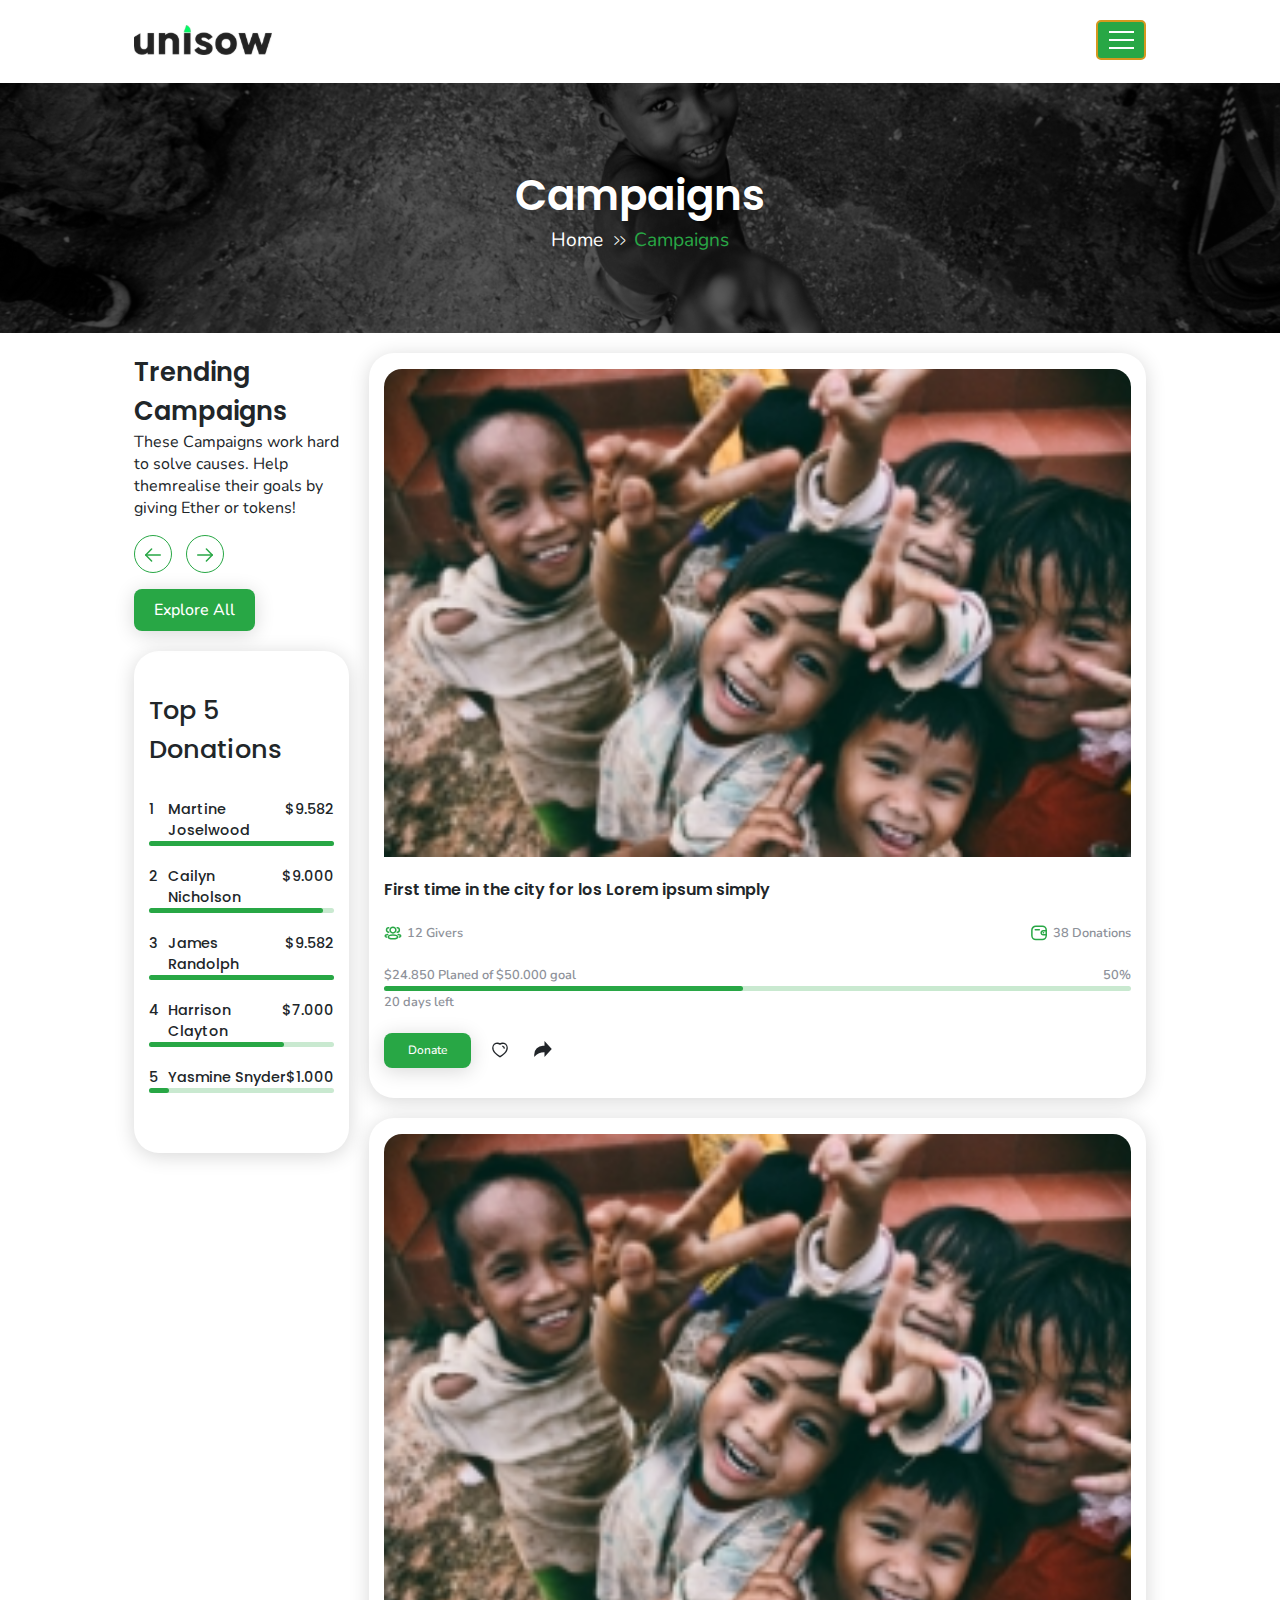
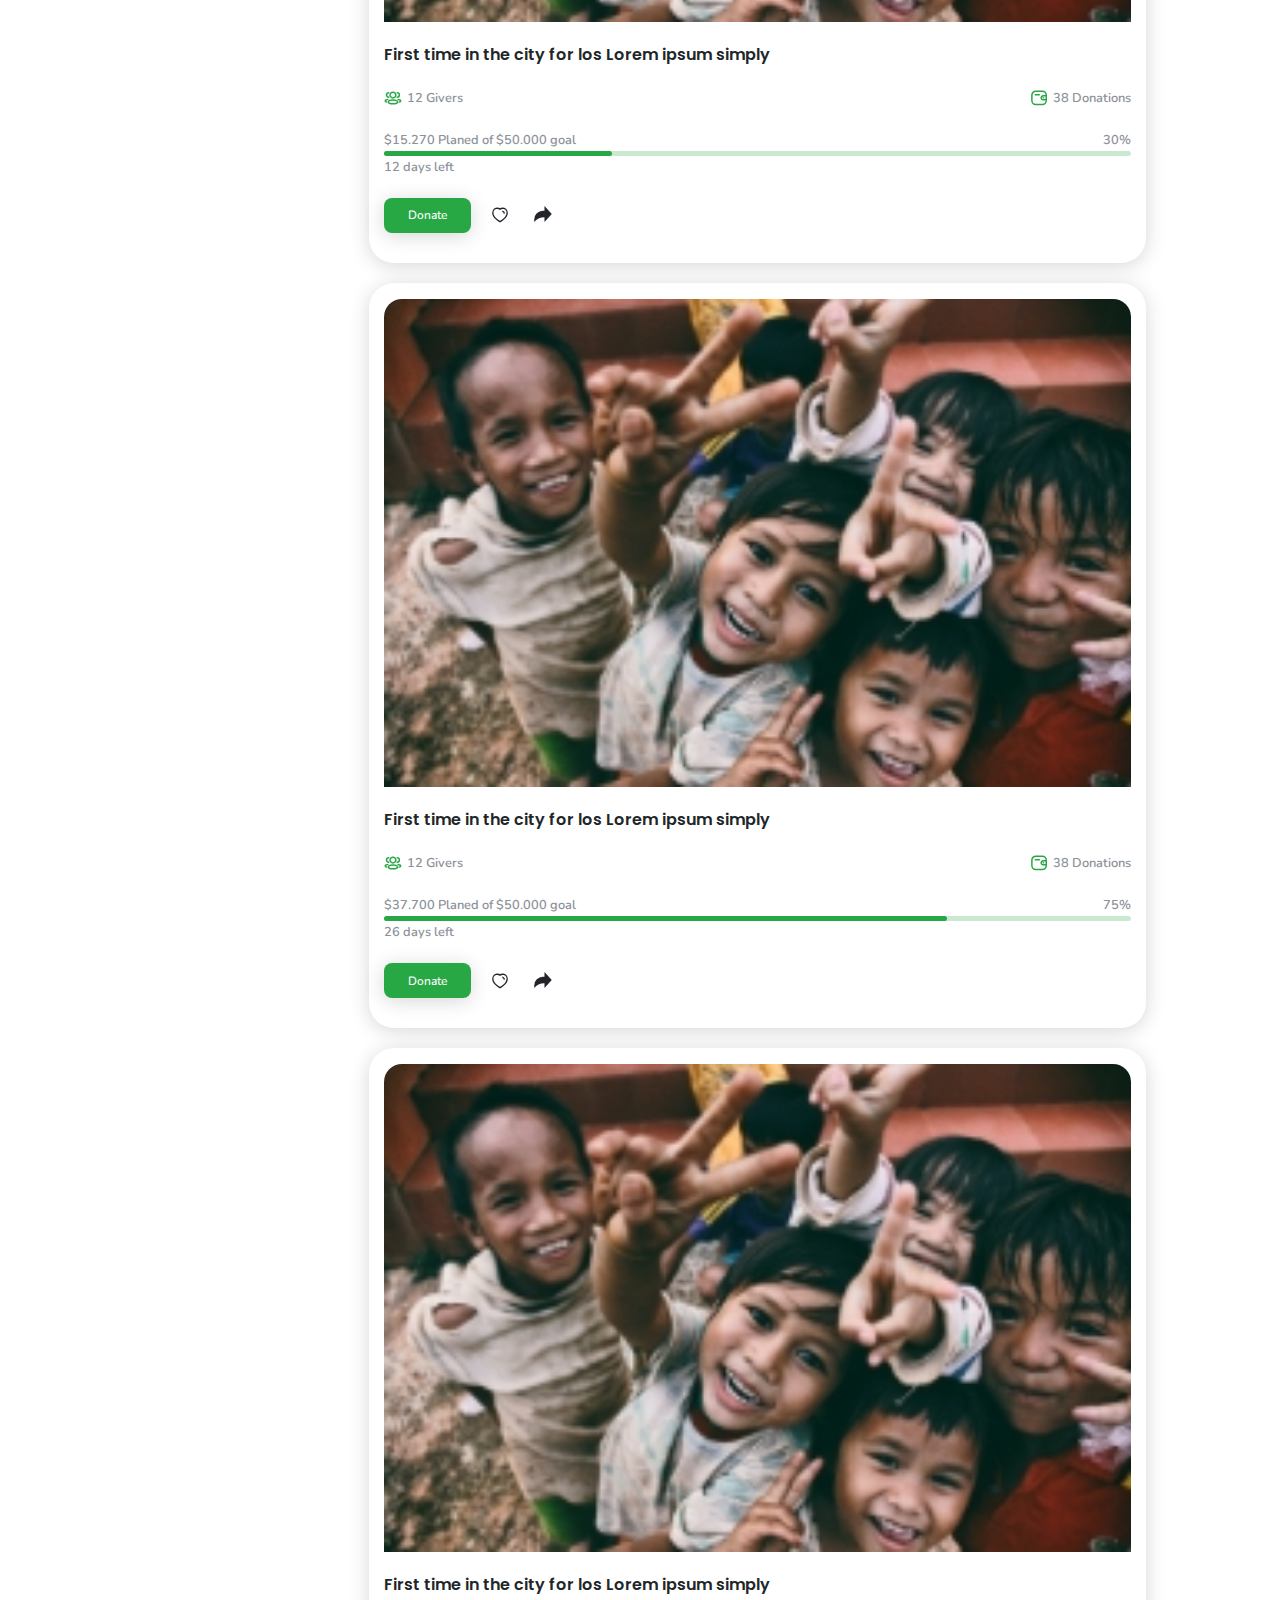
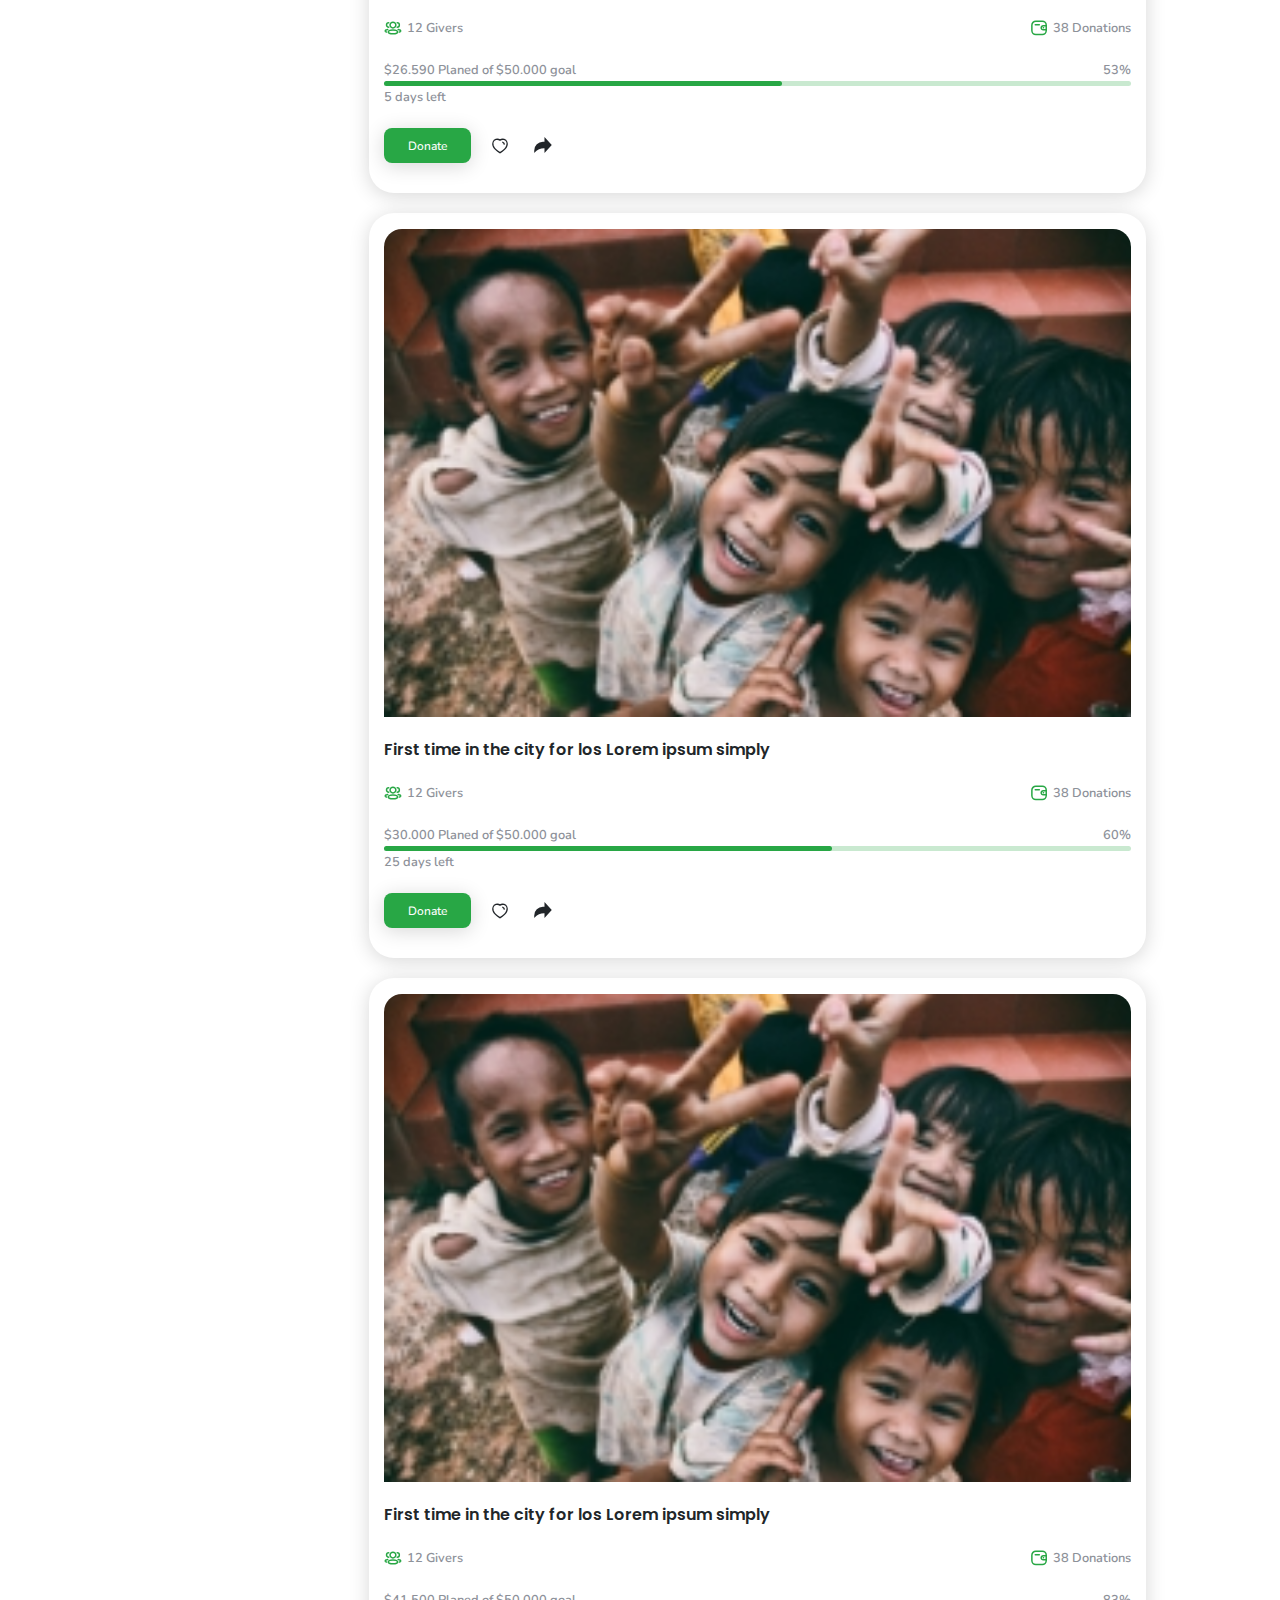
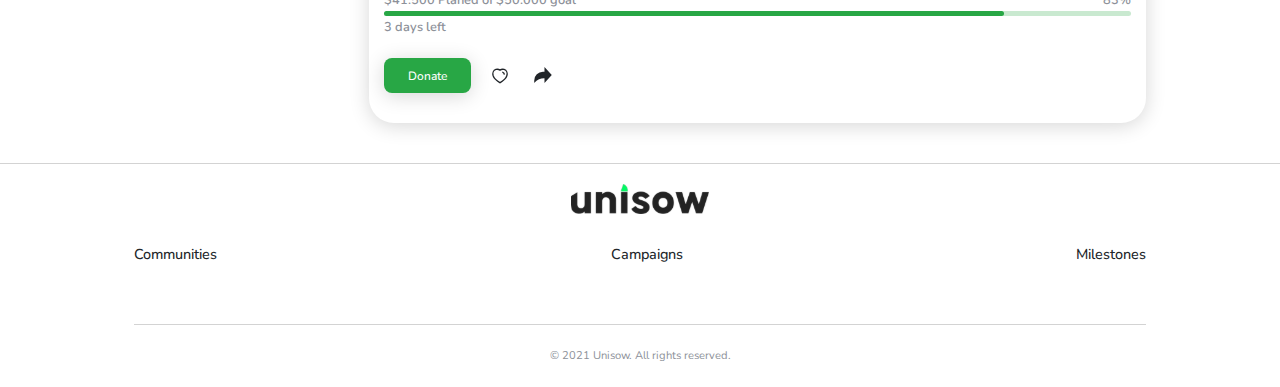
==== 01-website-unisow/communities.html @ 361af7f3 "Begin" ====
<!DOCTYPE html>
<html lang="en">

  <head>
    <meta charset="UTF-8" />
    <meta http-equiv="X-UA-Compatible" content="IE=edge" />
    <meta name="viewport" content="width=device-width, initial-scale=1.0" />
    <link rel="icon" type="image/png" href="./image/logo/favicon-32x.png">
    <!-- 
     ___     __    __ 
    / _ \    | |   | |
   / /_\ \___| |__ | | ____ _ _ __
   |  _  / __| '_ \| |/ / _` | '_ \
   | | | \__ \ | | |   < (_| | | | |
   \_| |_/___/_| |_|_|\_\__,_|_| |_|
  -->
    <link rel="preconnect" href="https://fonts.googleapis.com" />
    <link rel="preconnect" href="https://fonts.gstatic.com" crossorigin />
    <link
      href="https://fonts.googleapis.com/css2?family=Poppins:ital,wght@0,400;0,500;0,600;1,400;1,500;1,600&display=swap"
      rel="stylesheet" />
    <link href="https://fonts.googleapis.com/css2?family=Nunito:ital@0;1&display=swap" rel="stylesheet" />

    <link rel="stylesheet" href="https://cdnjs.cloudflare.com/ajax/libs/font-awesome/5.15.3/css/all.min.css"
      integrity="sha512-iBBXm8fW90+nuLcSKlbmrPcLa0OT92xO1BIsZ+ywDWZCvqsWgccV3gFoRBv0z+8dLJgyAHIhR35VZc2oM/gI1w=="
      crossorigin="anonymous" referrerpolicy="no-referrer" />

    <link rel="stylesheet" href="./css/commun-style.css" />

    <title>Unisow | Communities</title>
  </head>

  <body>
    <header>
      <div class="container">

        <img src="./image/logo/main-logo-unisow.svg" alt="" class="header__logo">

        <nav class="header__nav">
          <div class="header__nav-btn btn--primary"><span></span></div>
          <ul class="header__nav-list">
            <li><a href="#">Menu Item 1</a></li>
            <li><a href="#">Menu Item 2</a></li>
            <li><a href="#">Menu Item 3</a></li>
            <li><a href="#">Menu Item 4</a></li>
          </ul>
        </nav> <!-- END .header__nav -->

      </div> <!-- END .container -->
    </header>

    <section class="hero">
      <div class="container">

        <h1 class="hero__title">Campaigns</h1>
        <ul class="hero__breadcrumb">
          <li>Home</li>
          <li>Campaigns</li>
        </ul>

      </div>
    </section>

    <main>
      <div class="container">

        <aside>

          <div class="trendings">
            <h2>Trending Campaigns</h1>
              <p>These Campaigns work hard to solve causes. Help themrealise their goals by giving Ether or tokens!</p>
              <ul class="trendings__arrows">
                <li>
                  <a href="#">
                    <img src="./image/icons/slider-left-icon.svg" alt="">
                  </a>
                </li>
                <li>
                  <a href="#">
                    <img src="./image/icons/slider-right-icon.svg" alt="">
                  </a>
                </li>
              </ul>
              <a href="" class="trendings__btn btn--primary">
                Explore All
              </a>
          </div> <!-- END .trendings -->

          <div class="donations card">
            <h3>Top 5 Donations</h3>
            <ul class="donations__items">

              <li class="donations__item">
                <h4>
                  <span class="donations__item-num">1</span>
                  <span class="donations__item-title">Martine Joselwood</span>
                  <dspan class="donations__item-amount">9.582</span>
                </h4>
                <div class="donations__item-progress-bar"></div>
              </li> <!-- END .donations__item #1 -->

              <li class="donations__item">
                <h4>
                  <span class="donations__item-num">2</span>
                  <span class="donations__item-title">Cailyn Nicholson</span>
                  <span class="donations__item-amount">9.000</span>
                </h4>
                <div class="donations__item-progress-bar"></div>
              </li> <!-- END .donations__item #2 -->

              <li class="donations__item">
                <h4>
                  <span class="donations__item-num">3</span>
                  <span class="donations__item-title">James Randolph</span>
                  <span class="donations__item-amount">9.582</span>
                </h4>
                <div class="donations__item-progress-bar"></div>
              </li> <!-- END .donations__item #3 -->

              <li class="donations__item">
                <h4>
                  <span class="donations__item-num">4</span>
                  <span class="donations__item-title">Harrison Clayton</span>
                  <span class="donations__item-amount">7.000</span>
                </h4>
                <div class="donations__item-progress-bar"></div>
              </li> <!-- END .donations__item #4 -->

              <li class="donations__item">
                <h4>
                  <span class="donations__item-num">5</span>
                  <span class="donations__item-title">Yasmine Snyder</span>
                  <span class="donations__item-amount">1.000</span>
                </h4>
                <div class="donations__item-progress-bar"></div>
              </li> <!-- END .donations__item #5 -->

            </ul>
          </div> <!-- END .donations -->

        </aside> <!-- END .donations AND .trendings -->

        <section class="cards">
          <!-- the id's only used for inline variables, not for styling -->

          <div class="card" id="card1">

            <img src="./image/larm-rmah-unsplash.jpg" alt="" class="card__image">

            <h3 class="card__title">
              First time in the city for los Lorem ipsum simply
            </h3>

            <div class="card__info">
              <p class="card__info--givers">12 Givers</p>
              <p class="card__info--donate-count">38 Donations</p>
            </div> <!-- END .card__info -->

            <div class="card__progress">
              <p class="card__progress-title">
                $24.850 Planed of $50.000 goal
                <span style="--p:'50%'" class="card__progress-status"></span>
              </p>
              <div class="card__progress-bar"></div>
              <p style="--d:'20'" class="card__progress-subtitle"> days left</p>
            </div> <!-- END .card__progress -->

            <ul class="card__action">
              <li>
                <a href="#" class="card__action-donate btn--primary">Donate</a>
              </li>
              <li class="card__action-like"></li>
              <li class="card__action-share"></li>
            </ul> <!-- END .card__action -->
          </div> <!-- END #card1 -->

          <div class="card" id="card2">

            <img src="./image/larm-rmah-unsplash.jpg" alt="" class="card__image">

            <h3 class="card__title">
              First time in the city for los Lorem ipsum simply
            </h3>

            <div class="card__info">
              <p class="card__info--givers">12 Givers</p>
              <p class="card__info--donate-count">38 Donations</p>
            </div> <!-- END .card__info -->

            <div class="card__progress">
              <p class="card__progress-title">
                $15.270 Planed of $50.000 goal
                <span style="--p:'30%'" class="card__progress-status"></span>
              </p>
              <div class="card__progress-bar"></div>
              <p style="--d:'12'" class="card__progress-subtitle"> days left</p>
            </div> <!-- END .card__progress -->

            <ul class="card__action">
              <li>
                <a href="#" class="card__action-donate btn--primary">Donate</a>
              </li>
              <li class="card__action-like"></li>
              <li class="card__action-share"></li>
            </ul> <!-- END .card__action -->
          </div> <!-- END #card2 -->

          <div class="card" id="card3">

            <img src="./image/larm-rmah-unsplash.jpg" alt="" class="card__image">

            <h3 class="card__title">
              First time in the city for los Lorem ipsum simply
            </h3>

            <div class="card__info">
              <p class="card__info--givers">12 Givers</p>
              <p class="card__info--donate-count">38 Donations</p>
            </div> <!-- END .card__info -->

            <div class="card__progress">
              <p class="card__progress-title">
                $37.700 Planed of $50.000 goal
                <span style="--p:'75%'" class="card__progress-status"></span>
              </p>
              <div class="card__progress-bar"></div>
              <p style="--d:'26'" class="card__progress-subtitle"> days left</p>
            </div> <!-- END .card__progress -->

            <ul class="card__action">
              <li>
                <a href="#" class="card__action-donate btn--primary">Donate</a>
              </li>
              <li class="card__action-like"></li>
              <li class="card__action-share"></li>
            </ul> <!-- END .card__action -->
          </div> <!-- END #card3 -->

          <div class="card" id="card4">

            <img src="./image/larm-rmah-unsplash.jpg" alt="" class="card__image">

            <h3 class="card__title">
              First time in the city for los Lorem ipsum simply
            </h3>

            <div class="card__info">
              <p class="card__info--givers">12 Givers</p>
              <p class="card__info--donate-count">38 Donations</p>
            </div> <!-- END .card__info -->

            <div class="card__progress">
              <p class="card__progress-title">
                $26.590 Planed of $50.000 goal
                <span style="--p:'53%'" class="card__progress-status"></span>
              </p>
              <div class="card__progress-bar"></div>
              <p style="--d:'5'" class="card__progress-subtitle"> days left</p>
            </div> <!-- END .card__progress -->

            <ul class="card__action">
              <li>
                <a href="#" class="card__action-donate btn--primary">Donate</a>
              </li>
              <li class="card__action-like"></li>
              <li class="card__action-share"></li>
            </ul> <!-- END .card__action -->
          </div> <!-- END #card4 -->

          <div class="card" id="card5">

            <img src="./image/larm-rmah-unsplash.jpg" alt="" class="card__image">

            <h3 class="card__title">
              First time in the city for los Lorem ipsum simply
            </h3>

            <div class="card__info">
              <p class="card__info--givers">12 Givers</p>
              <p class="card__info--donate-count">38 Donations</p>
            </div> <!-- END .card__info -->

            <div class="card__progress">
              <p class="card__progress-title">
                $30.000 Planed of $50.000 goal
                <span style="--p:'60%'" class="card__progress-status"></span>
              </p>
              <div class="card__progress-bar"></div>
              <p style="--d:'25'" class="card__progress-subtitle"> days left</p>
            </div> <!-- END .card__progress -->

            <ul class="card__action">
              <li>
                <a href="#" class="card__action-donate btn--primary">Donate</a>
              </li>
              <li class="card__action-like"></li>
              <li class="card__action-share"></li>
            </ul> <!-- END .card__action -->
          </div> <!-- END #card5 -->

          <div class="card" id="card6">

            <img src="./image/larm-rmah-unsplash.jpg" alt="" class="card__image">

            <h3 class="card__title">
              First time in the city for los Lorem ipsum simply
            </h3>

            <div class="card__info">
              <p class="card__info--givers">12 Givers</p>
              <p class="card__info--donate-count">38 Donations</p>
            </div> <!-- END .card__info -->

            <div class="card__progress">
              <p class="card__progress-title">
                $41.500 Planed of $50.000 goal
                <span style="--p:'83%'" class="card__progress-status"></span>
              </p>
              <div class="card__progress-bar"></div>
              <p style="--d:'3'" class="card__progress-subtitle"> days left</p>
            </div> <!-- END .card__progress -->

            <ul class="card__action">
              <li>
                <a href="#" class="card__action-donate btn--primary">Donate</a>
              </li>
              <li class="card__action-like"></li>
              <li class="card__action-share"></li>
            </ul> <!-- END .card__action -->
          </div> <!-- END #card6 -->

        </section> <!-- END .cards -->

      </div> <!-- END .container -->
    </main>

    <footer>
      <div class="container">

        <img src="./image/logo/main-logo-unisow.svg" alt="" class="footer__image">

        <ul class="footer__menu">
          <li><a href="#">Communities</a></li>
          <li><a href="#">Campaigns</a></li>
          <li><a href="#">Milestones</a></li>
        </ul>

        <ul class="footer__social-icons">
          <li title="facebook" class="footter__social-icon fa-stack fa-2x">
            <i class="fas fa-circle fa-stack-2x"></i>
            <i class="fab fa-facebook-f fa-stack-1x fa-inverse fa-sm"></i>
          </li>
          <li title="instagram" class="footter__social-icon fa-stack fa-2x">
            <i class="fas fa-circle fa-stack-2x"></i>
            <i class="fab fa-instagram fa-stack-1x fa-inverse fa-sm"></i>
          </li>
          <li title="twitter" class="footter__social-icon fa-stack fa-2x">
            <i class="fas fa-circle fa-stack-2x"></i>
            <i class="fab fa-twitter fa-stack-1x fa-inverse fa-sm"></i>
          </li>
          <li title="youtube" class="footter__social-icon fa-stack fa-2x">
            <i class="fas fa-circle fa-stack-2x"></i>
            <i class="fab fa-youtube fa-stack-1x fa-inverse fa-sm"></i>
          </li>
        </ul>

        <p class="footer__copyright">
          &copy; 2021 Unisow. All rights reserved.
        </p>

      </div> <!-- END .container -->
    </footer>
  </body>

</html>
---- 01-website-unisow/css/commun-style.css ----
/* ═════════════════════════════════════════╗
  320px — 480px: Mobile devices.            ║
  481px — 768px: iPads, Tablets.            ║
  769px — 1024px: Small screens, laptops.   ║
  1025px — 1200px: Desktops, large screens. ║
═══════════════════════════════════════════*/
/*══════════════════════════════════════════╗
║             Global  variables             ║
╚═══════════════════════════════════════════*/
:root {
  --clr-accent: #28a745;
  --clr-accent-hover: #178430;
  --clr-accent-pbar: rgba(40, 167, 69, 0.25);

  --clr-txt-dark: #212629;
  --clr-txt-light: #8d9199;

  --shadow-green: 0 3px 15px 0 rgba(40, 167, 69, 0.42);
  --shadow-gray: 0 3px 20px 0 rgb(0, 0, 0, 16%);

  --mx-w: 1140px; /*max-width*/

}
/*══════════════════════════════════════════╗
║      Reseting  user agent stylesheet      ║
╚═══════════════════════════════════════════*/
*,
*::after,
*::before {
  margin: 0;
  padding: 0;
  box-sizing: border-box;
}


body {
  margin: 0 auto;
  transition: all 0.5s;
}

/*══════════════════════════════════════════╗
║                Typography                 ║
╚══════════════════════════════════════════*/
body {
  font-family: "Nunito", sans-serif;
  color: var(--clr-txt-dark);
}

h1 {font: 600 2.625rem "Poppins"} /* 42px */
h2 {font: 600 2.5rem "Poppins"} /* 40px */
h3 {font: 500 2.25rem "Poppins"} /* 36px */
h4 {font: 500 1rem "Poppins"} /* 28px */
p {font: 1rem/1.375rem "Nunito"}
/* 22px | the unit is rem to make it chained to it's font size. */

a {
  text-decoration: none;
  font-weight: 500;
}

a,
a:active {color:var(--clr-txt-dark)}
a:hover {color:var(--clr-accent-hover)}

/*══════════════════════════════════════════╗
║             12-col grid system            ║
╚══════════════════════════════════════════*/
.container {
  width: 100%;
  max-width: var(--mx-w);
  margin: 0 auto;
  padding: 20px 15px;
  /*------test-------*/
  /* background-color: antiquewhite; */
  /* height: 100vh; */
}

/*══════════════════════════════════════════╗
║              Utility Classes              ║
╚══════════════════════════════════════════*/
.btn--primary {
  border-radius: 8px;
  padding: 10px 20px;
  box-shadow: var(--shadow-gray);
  background-color: var(--clr-accent);
}

.btn--primary,
.btn--primary:hover {color:white}

/*══════════════════════════════════════════╗
║                  header                   ║
╚══════════════════════════════════════════*/
header,
.header__nav-btn span,
.header__nav-btn span::before,
.header__nav-btn span::after,
.header__nav-list {background-color:white}

header {box-shadow:var(--shadow-gray)}

header .container,
.header__nav-btn {
  display: flex;
  justify-content: center;
  align-items: center;
}

header .container {
  padding-bottom: 23px;
  justify-content: space-between;
}

.header__nav-btn {
  width: 50px;
  height: 40px;
  border-radius: 5px;
  border: 2px solid #D5981E;
  box-shadow: none; /* overriding .btn--primary box-shadow*/
  cursor: pointer;
}

.header__nav-btn span,
.header__nav-btn span::before,
.header__nav-btn span::after {
  position: relative;
  display: block;
  height: 2px;
  width: 25px;
}

.header__nav-btn span::after,
.header__nav-btn span::before {content:""}
.header__nav-btn span::before {top:-8px}
.header__nav-btn span::after {bottom:-6px}

.header__nav-list {
  display: none;
  /* display: block; */
  width: 100%;
  position: absolute;
  left: 0;
  top: 13%;
  padding-bottom: 1.25em;
  opacity: 0.9;
}

.header__nav-list li {
  list-style: none;
  text-align: center;
  padding-block: 0.6em;
}

/*══════════════════════════════════════════╗
║                   hero                    ║
╚══════════════════════════════════════════*/
.hero, .hero .container {height:50vw}
.hero, .hero__breadcrumb li + li::before{color:white}

.hero {
  background-image: url(../image/campaign-banner.jpg);
  background-color: hsl(0deg 0% 20%);
  background-position: top center;
  background-repeat: no-repeat;
  background-size: cover;
  background-blend-mode: overlay;
}

.hero .container {
  display: flex;
  flex-flow: column nowrap;
  justify-content: center;
}

.hero .container,
.hero .container > * {text-align:center}

.hero__title {font-size:1.6rem}

.hero__breadcrumb li,
.hero__breadcrumb li + li::before {display:inline-block}

.hero__breadcrumb li {
  list-style: none;
  font-size: 0.9rem;
}

.hero__breadcrumb li + li {color:var(--clr-accent)}

.hero__breadcrumb li + li::before {
  content: ">>";
  padding-right: 0.2em; /* it depends on .hero__breadcrumb>li font-size */
  transform: scaleX(0.5);
}

/*══════════════════════════════════════════╗
║                   aside                   ║
╚══════════════════════════════════════════*/


/*══════════════════════════════════════════╗
║             aside > trendings             ║
╚══════════════════════════════════════════*/
.trendings h2 {font-size:1.6rem}

.trendings__arrows li {
  list-style: none;
  display: inline-flex;
  align-items: center;
  justify-content: center;
  width: 38px;
  height: 38px;
  border: 1px solid var(--clr-accent);
  border-radius: 25px;
  margin: 16px 10px 16px 0;
  cursor: pointer;
}

.trendings__arrows img {vertical-align:middle}

.trendings__btn {display:inline-block}

/*══════════════════════════════════════════╗
║             aside > donations             ║
╚══════════════════════════════════════════*/
.donations.card {padding-block:40px}

.donations h3 {font-size:1.6rem}

.donations__item {
  list-style: none;
  margin: 20px 0 10px;
}

.donations__item h4 {
  display: grid;
  grid-template-columns: 10% 1fr 25%;
  justify-items: start;
  align-items: baseline;
  font-size: 0.9rem;
}

.donations__item-amount {justify-self:end}

.donations__item-amount::before {content:"$"}

.donations__item-progress-bar,
.donations__item-progress-bar::before {
  height: 5px;
  border-radius: 5px;
}

.donations__item-progress-bar {
  width: 100%;
  background-color: var(--clr-accent-pbar);
}

.donations__item-progress-bar::before {
  content: "";
  position: relative;
  display: inline-block;
  bottom: 11px;
  background-color: var(--clr-accent);
}

.donations__item:nth-child(1) .donations__item-progress-bar::before {width:100%}
.donations__item:nth-child(2) .donations__item-progress-bar::before {width:94%}
.donations__item:nth-child(3) .donations__item-progress-bar::before {width:100%}
.donations__item:nth-child(4) .donations__item-progress-bar::before {width:73%}
.donations__item:nth-child(5) .donations__item-progress-bar::before {width:11%}

/*══════════════════════════════════════════╗
║               main > cards                ║
╚══════════════════════════════════════════*/
.card {
  box-shadow: var(--shadow-gray);
  margin: 40px 0;
  padding: 20px 15px;
  border-radius: 25px;
}

.card > * + * {padding-block:10px}

.card__image,
.card__progress-bar {width:100%}

.card__image,
.card__progress-bar::before {position:relative}

.card__image {
  border-radius: 18px 18px 0 0;
  top: -4px;
}

.card__title {
  font-size: 1rem;
  font-weight: 600;
}

.card__info,
.card__progress-title,
.card__info--givers,
.card__info--donate-count,
.card__action,
.card__action li {
  display:flex;
  align-items: center;
}

.card__info,
.card__progress-title {
  align-items: baseline;
  justify-content: space-between;
}

.card__info--givers,
.card__info--donate-count,
.card__progress-title,
.card__progress-subtitle {
  font-size: 0.8rem;
  font-weight: 600;
  color: var(--clr-txt-light);
}

.card__info--givers,
.card__info--donate-count {justify-content:flex-start}

.card__info--givers::before,
.card__info--donate-count::before,
.card__progress-bar::before,
.card__action-like::before,
.card__action-share::before {
  content: "";
  display: inline-block;
}

.card__info--givers::before,
.card__info--donate-count::before,
.card__action-like::before,
.card__action-share::before {
  background-repeat: no-repeat;
  background-size: contain;
  width: 18px;
  height: 18px;
  margin-right: 0.3rem;
}

.card__info--givers::before {background-image:url(../image/icons/giver-icon.svg)}
.card__info--donate-count::before {background-image:url(../image/icons/wallet-icon.svg)}


.card__progress-bar,
.card__progress-bar::before {
  height: 5px;
  border-radius: 5px;
}

.card__progress-bar {background-color:var(--clr-accent-pbar)}

.card__progress-bar::before {
  bottom: 11px;
  background-color: var(--clr-accent);
}

.card:nth-child(1) .card__progress-bar::before {width:48%}
.card:nth-child(2) .card__progress-bar::before {width:30.5%}
.card:nth-child(3) .card__progress-bar::before {width:75.4%}
.card:nth-child(4) .card__progress-bar::before {width:53.2%}
.card:nth-child(5) .card__progress-bar::before {width:60%}
.card:nth-child(6) .card__progress-bar::before {width:83%}

/* NEVER use id's for styling!
Here I use it for fetching a avriable from my HTML's inline style */
#card1 .card__progress-status::before {content:var(--p)}
#card1 .card__progress-subtitle::before {content:var(--d)}
#card2 .card__progress-status::before {content:var(--p)}
#card2 .card__progress-subtitle::before {content:var(--d)}
#card3 .card__progress-status::before {content:var(--p)}
#card3 .card__progress-subtitle::before {content:var(--d)}
#card4 .card__progress-status::before {content:var(--p)}
#card4 .card__progress-subtitle::before {content:var(--d)}
#card5 .card__progress-status::before {content:var(--p)}
#card5 .card__progress-subtitle::before {content:var(--d)}
#card6 .card__progress-status::before {content:var(--p)}
#card6 .card__progress-subtitle::before {content:var(--d)}

.card__action,
.card__action li {list-style:none}

.card__action > * + * {margin-left:20px}

.card__action-donate {
  font-size: 0.75rem;
  padding: 0.8em 2em;
}

.card__action-like::before,
.card__action-share::before {cursor:pointer}
.card__action-like::before {background-image:url("../image/icons/favourite-icon.svg")}
.card__action-share::before {background-image:url("../image/icons/share-icon.svg")}


/*══════════════════════════════════════════╗
║                  footer                   ║
╚══════════════════════════════════════════*/
footer,
.footer__copyright {border-top: 1px solid lightgray}

footer .container,
.footer__menu,
.footer__social-icons {
  display: flex;
  justify-content: space-between;
  align-items: center;
}

footer .container {flex-flow:column nowrap}

footer .container > * + * {margin-top:30px}

.footer__menu,
.footer__social-icons,
.footer__copyright {text-align:center}

.footer__menu,
.footer__social-icons {font-size:0.9rem}

.footer__menu,
.footer__copyright {width:100%}

.footer__social-icons {
  width: 75%;
  font-size: xx-small;
}

.footer__menu li,
.footer__social-icons li {
  display: inline-block;
  list-style: none;
  cursor: pointer;
}

.footer__copyright {
  font-size: 0.7rem;
  color: var(--clr-txt-light);
  padding-top: 1.8em;
}


/*══════════════════════════════════════════╗
║               @media Tablet               ║
╚══════════════════════════════════════════*/
@media (min-width: 426px) {
  aside {
    /* display: grid;
    grid-template-rows: 1fr 1fr 1fr 1fr 1fr 1fr;
    outline: 5px dashed #80008088; */
    display: flex;
    flex-flow: column nowrap;
  }

  main .container {
    /* display: grid;
    grid-template-columns: 1fr 1fr; */
  }

  section.hero {
    max-height: 250px;
  }

  .hero, .hero .container {height: 250px;}

  h1.hero__title {
    font-size: 2.625rem;
    font-weight: 600;
  }

  ul.hero__breadcrumb li {
    font-size: 1.2rem;
  }

  .container {
    padding-inline: 5vw;
  }

  main .cards .card {
    margin: 0 0 20px 10px;
    flex-grow: 1;
  }

  main aside > *, .donations.card {
      margin: 0 10px 20px 0;
  }

  main section.cards {
    display: flex;
    flex-flow: row wrap;
  }
  
  main .container {
      display: flex;
  }

  main .container > * > * {
  }

}
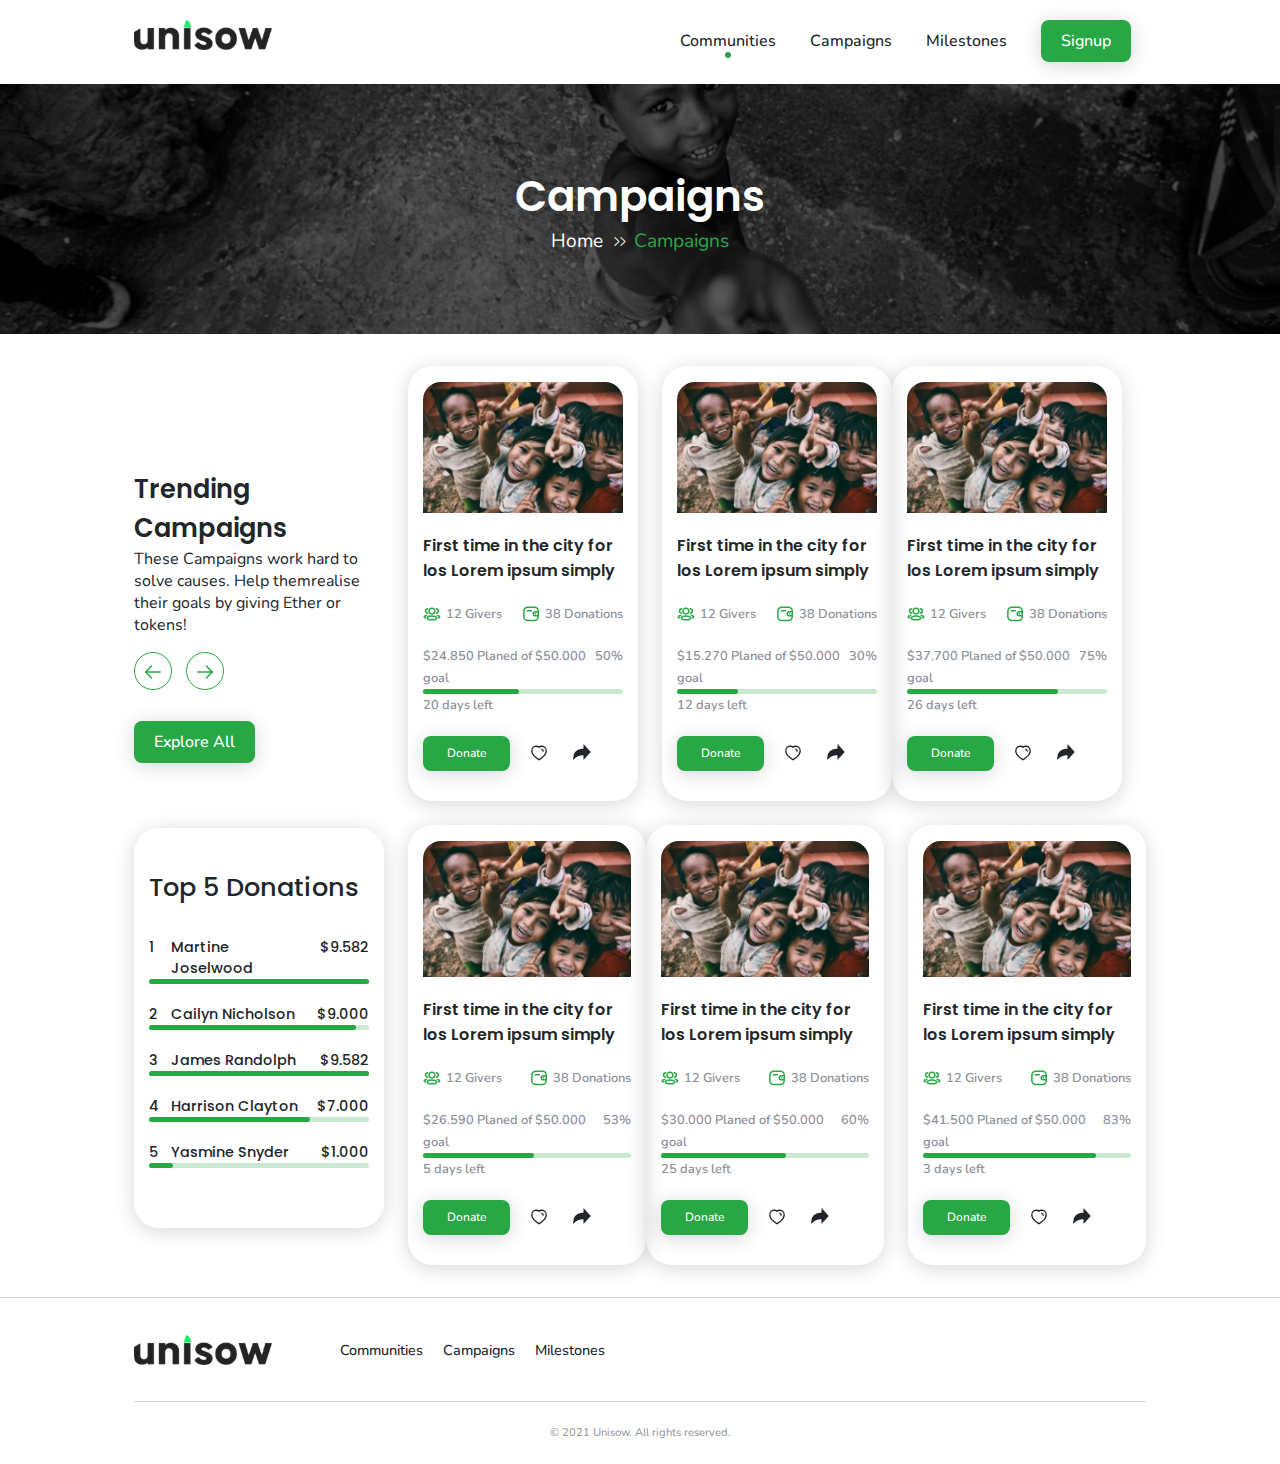
==== commit 07514f63: "make things responsive" ====
--- a/01-website-unisow/communities.html
+++ b/01-website-unisow/communities.html
@@ -39,10 +39,10 @@
         <nav class="header__nav">
           <div class="header__nav-btn btn--primary"><span></span></div>
           <ul class="header__nav-list">
-            <li><a href="#">Menu Item 1</a></li>
-            <li><a href="#">Menu Item 2</a></li>
-            <li><a href="#">Menu Item 3</a></li>
-            <li><a href="#">Menu Item 4</a></li>
+            <li><a href="#" class="a:active">Communities</a></li>
+            <li><a href="#">Campaigns</a></li>
+            <li><a href="#">Milestones</a></li>
+            <li><a href="#" class="btn--primary">Signup</a></li>
           </ul>
         </nav> <!-- END .header__nav -->
 
--- a/01-website-unisow/css/commun-style.css
+++ b/01-website-unisow/css/commun-style.css
@@ -61,6 +61,11 @@
 a,
 a:active {color:var(--clr-txt-dark)}
 a:hover {color:var(--clr-accent-hover)}
+
+.a\:active::after {
+  opacity: 1;
+  margin: 22px auto 0;
+}
 
 /*══════════════════════════════════════════╗
 ║             12-col grid system            ║
@@ -410,7 +415,7 @@
 .footer__menu,
 .footer__social-icons {
   display: flex;
-  justify-content: space-between;
+  justify-content: space-evenly;
   align-items: center;
 }
 
@@ -450,70 +455,279 @@
 /*══════════════════════════════════════════╗
 ║               @media Tablet               ║
 ╚══════════════════════════════════════════*/
-@media (min-width: 426px) {
-  aside {
-    /* display: grid;
-    grid-template-rows: 1fr 1fr 1fr 1fr 1fr 1fr;
-    outline: 5px dashed #80008088; */
+@media (min-width: 490px) {
+  /*---------- General ----------*/
+    .container {
+      padding-inline: 5vw;
+    }
+  
+  /*------ Utility Classes ------*/
+  
+  
+  
+  /*---------- header -----------*/
+  
+  
+  
+  /*----------- hero ------------*/
+    .hero,
+    .hero .container {
+      height: 250px;
+    }
+  
+    h1.hero__title {
+      font-size: 2.625rem;
+      font-weight: 600;
+    }
+  
+    ul.hero__breadcrumb li {
+      font-size: 1.2rem;
+    }
+  
+  /*----------- aside -----------*/
+    main aside {
+      display: flex;
+      flex-direction: row;
+      flex-wrap: nowrap;
+      align-items: flex-start;
+    }
+
+    main aside > * {
+      width: 50%;
+    }
+
+  
+  
+  /*----- aside > trendings -----*/
+  
+  
+  /*----- aside > donations -----*/
+    aside .donations {
+      min-width: 250px;
+      margin-left: 20px;
+      margin-block: 0;
+    }
+  
+  
+  /*----------- main ------------*/
+  
+  
+  /*------- main > cards --------*/
+    main section.cards {
+      display: flex;
+      flex-wrap: wrap;
+    }
+
+    main section .card {flex: 1 1 200px;}
+
+    main section .card:nth-child(odd) {margin-right:1.8654335761vw;}
+
+    main section .card:nth-child(even) {margin-left:1.8654335761vw;}
+  
+  
+  
+  /*---------- footer -----------*/
+  .footer__social-icons {width:min-content}
+
+  /* .footer__menu, .footer__copyright {justify-content:space-evenly} */
+  
+}
+
+
+@media (min-width: 490px) and (max-width: 616px) {
+  .card__info--givers,
+  .card__info--donate-count,
+  .card__progress-title, .card__progress-subtitle {
+      font-size: 2.03vw; /* 0.62rem */
+  }
+}
+
+@media (min-width: 742px) {
+  /*---------- General ----------*/
+  
+  
+  /*------ Utility Classes ------*/
+  
+  
+  /*---------- header -----------*/
+  
+  
+  /*----------- hero ------------*/
+  
+  
+  /*----------- aside -----------*/
+  
+  
+  /*----- aside > trendings -----*/
+  
+  
+  /*----- aside > donations -----*/
+  
+  
+  /*----------- main ------------*/
+  
+  
+  /*------- main > cards --------*/
+    main section .card:nth-child(odd),
+    main section .card:nth-child(even) {
+      margin-inline: 0;
+    }
+    main section .card:nth-child(2),
+    main section .card:nth-child(5) {
+      margin-inline: 1.8654335761vw;
+    }
+  
+  /*---------- footer -----------*/
+    
+    ul.footer__menu {
+      width: 50vw;
+    }
+}
+
+@media (min-width: 742px) and (max-width: 890px) {
+  .card__info--givers,
+  .card__info--donate-count,
+  .card__progress-title, .card__progress-subtitle {
+      font-size: 1.4vw; /* 0.62rem */
+  }
+}
+
+@media (min-width: 742px) {
+
+  .header__nav-btn {
+    display: none;
+  }
+
+  .header__nav-list {
+    display: block;
+    width: fit-content;
+    position: static;
+    left: unset;
+    top: unset;
+    padding-bottom: 0;
+    opacity: 1;
+  }
+
+  .header__nav-list li {
+    display: inline-block;
+    margin-inline: 15px;
+  }
+
+  header .container {
+    align-items: flex-start;
+  }
+
+  header nav a {
+    position: relative;
+  }
+
+  header nav a::after {
+    content: "";
+    position: absolute;
+    display: inline-block;
+    width: 6px;
+    height: 6px;
+    border-radius: 6px;
+    left: 0;
+    right: 0;
+    opacity: 0;
+    margin: 29px auto 0;
+    background-color: var(--clr-accent);
+    transition: all 200ms ease-in-out;
+  }
+
+  header nav a:hover::after,
+  header nav a:active {
+    opacity: 1;
+    margin: 22px auto 0;
+    transition: all 200ms ease-in-out;
+  }
+
+  header nav a.btn--primary::after {
+    display: none;
+  }
+
+  header nav a:hover::after {
+    opacity: 1;
+    margin: 25px auto 0;
+    transition: all 200ms ease-in-out;
+  }
+
+  footer .container {
+    display: grid;
+    grid-template-columns: repeat(3, 1fr);
+    grid-template-rows: repeat(2, 1fr);
+    align-items: center;
+  }
+
+  footer .container > * + * {
+    margin: 0;
+  }
+
+  .footer__menu li {margin-left: 20px;}
+
+  .footer__menu {
+    justify-content: flex-start;
+  }
+
+  p.footer__copyright {
+    grid-area: 2/1/3/4;
+    margin-top: 20px;
+  }
+}
+
+
+@media (min-width: 900px) {
+  main aside {
+    flex-direction: column;
+    width: min-content;
+    position: relative;
+    top: 116px;
+  }
+
+  main aside .trendings__btn {
+    position: relative;
+    top: 15px;
+  }
+
+  main .container {
     display: flex;
-    flex-flow: column nowrap;
-  }
-
-  main .container {
-    /* display: grid;
-    grid-template-columns: 1fr 1fr; */
-  }
-
-  section.hero {
-    max-height: 250px;
-  }
-
-  .hero, .hero .container {height: 250px;}
-
-  h1.hero__title {
-    font-size: 2.625rem;
-    font-weight: 600;
-  }
-
-  ul.hero__breadcrumb li {
-    font-size: 1.2rem;
-  }
-
-  .container {
-    padding-inline: 5vw;
-  }
-
-  main .cards .card {
-    margin: 0 0 20px 10px;
-    flex-grow: 1;
-  }
-
-  main aside > *, .donations.card {
-      margin: 0 10px 20px 0;
-  }
-
-  main section.cards {
-    display: flex;
-    flex-flow: row wrap;
-  }
-  
-  main .container {
-      display: flex;
-  }
-
-  main .container > * > * {
-  }
-
-}
-
-
-
-
-
-
-
-
-
-
-
-
+  }
+
+  main aside > * {
+    width: 90%;
+  }
+
+  aside .donations {
+    margin: 40px 0 0 0;
+    margin-right: 1.8654335761vw;
+    position: relative;
+    top: calc(1.5vw * 3.5);
+  }
+  main section.cards .card {
+    margin: 0;
+  }
+  
+  main section.cards .card {
+    margin-block: calc(1.8654335761vw / 2);
+  }
+
+  main section .card:nth-child(odd) {margin-right:1.8654335761vw}
+}
+
+@media (min-width: 1038px) and (max-width: 1200px) {
+  main section .card {
+    flex-basis: 240px;
+  }
+
+  aside .donations {
+    top: calc(2vw * 4);
+  }
+}
+
+
+@media (min-width: 1200px) {
+  aside .donations {
+    top: 40px;
+  }
+}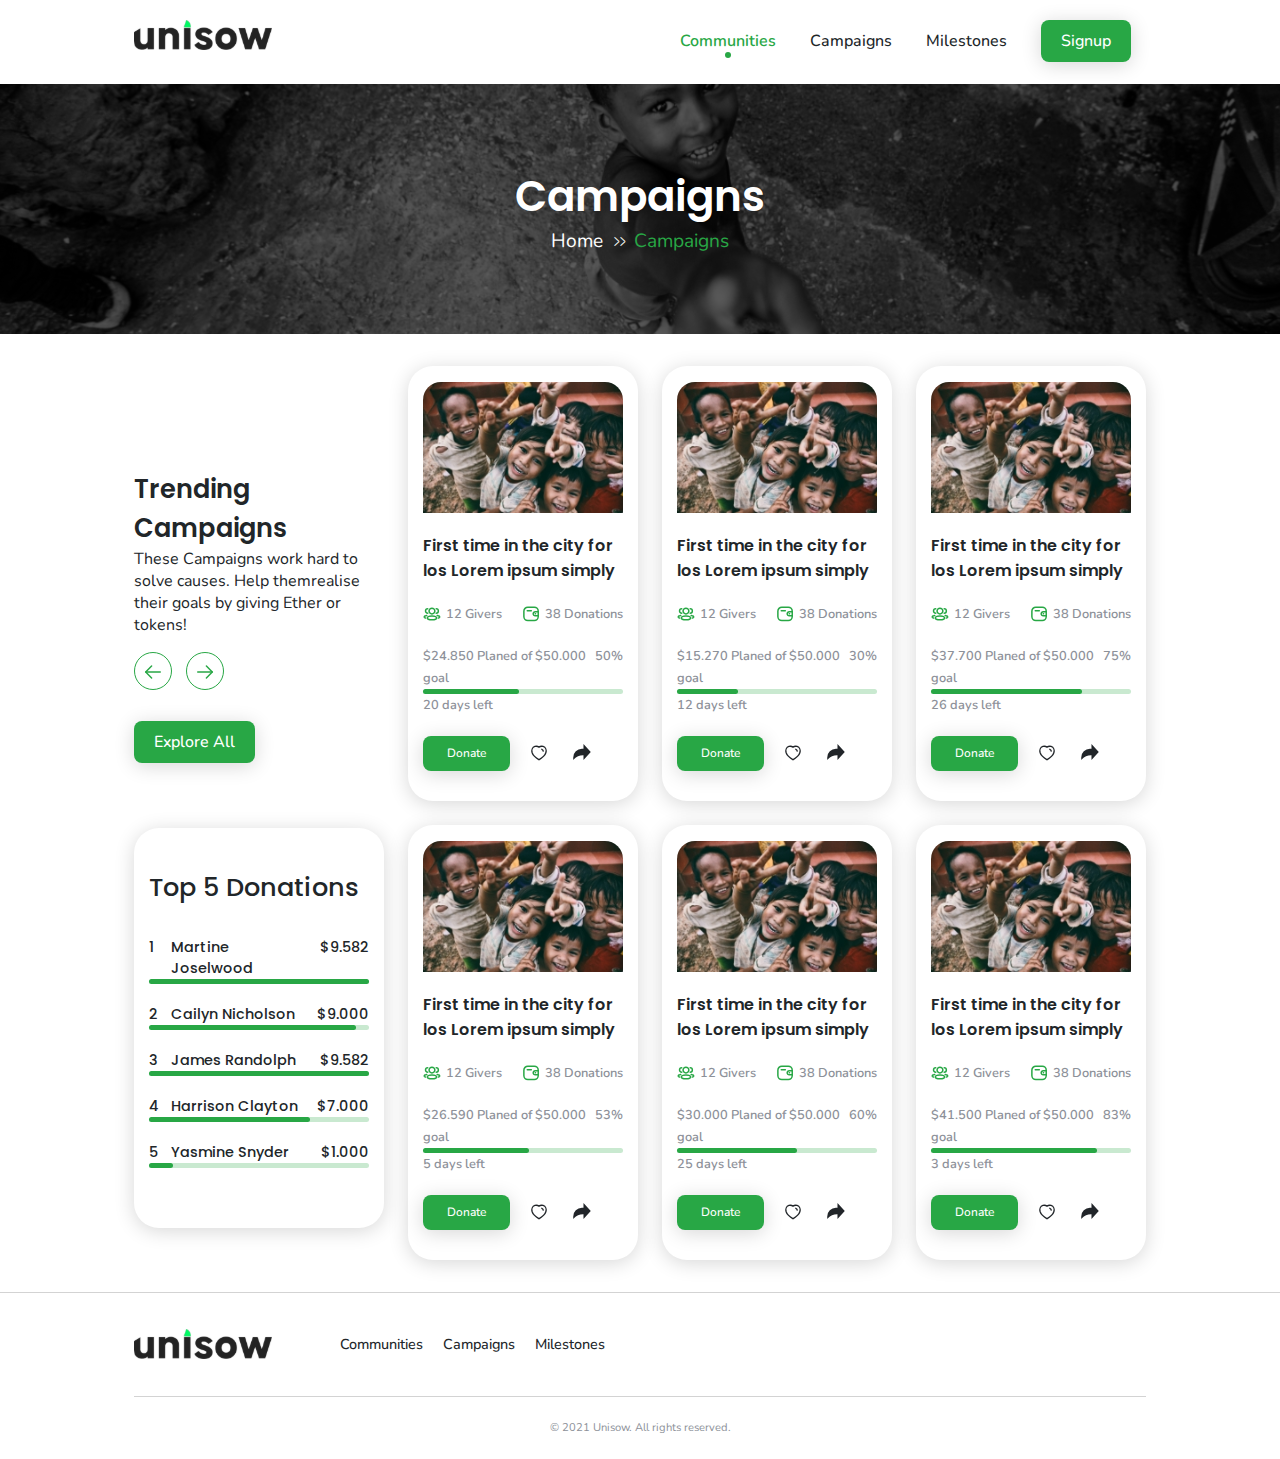
==== commit b13a0e97: "making the menu icon clickable" ====
--- a/01-website-unisow/communities.html
+++ b/01-website-unisow/communities.html
@@ -5,6 +5,24 @@
     <meta charset="UTF-8" />
     <meta http-equiv="X-UA-Compatible" content="IE=edge" />
     <meta name="viewport" content="width=device-width, initial-scale=1.0" />
+
+        
+    <!-- Facebook Meta Tags -->
+    <meta property="og:url" content="https://raw.githubusercontent.com/ashkheid/karademy-assignments/main/01-website-unisow/communities.html/">
+    <meta property="og:type" content="website">
+    <meta property="og:title" content="Building the Future of Giving, with You.">
+    <meta property="og:description" content="Checkout Donations & Fundraising communities have paid so far">
+    <meta property="og:image" content="https://raw.githubusercontent.com/ashkheid/karademy-assignments/main/01-website-unisow/image/ogCommunitiesPage.jpg">
+
+    <!-- Twitter Meta Tags -->
+    <meta name="twitter:card" content="summary_large_image">
+    <meta property="twitter:domain" content="">
+    <meta property="twitter:url" content="https://raw.githubusercontent.com/ashkheid/karademy-assignments/main/01-website-unisow/communities.html/">
+    <meta name="twitter:title" content="Building the Future of Giving, with You.">
+    <meta name="twitter:description" content="Checkout Donations & Fundraising communities have paid so far">
+    <meta name="twitter:image" content="https://raw.githubusercontent.com/ashkheid/karademy-assignments/main/01-website-unisow/image/ogCommunitiesPage.jpg">
+
+
     <link rel="icon" type="image/png" href="./image/logo/favicon-32x.png">
     <!-- 
      ___     __    __ 
@@ -37,8 +55,8 @@
         <img src="./image/logo/main-logo-unisow.svg" alt="" class="header__logo">
 
         <nav class="header__nav">
-          <div class="header__nav-btn btn--primary"><span></span></div>
-          <ul class="header__nav-list">
+          <div class="header__nav-btn btn--primary" onclick="myFunction()"><span></span></div>
+          <ul id="nav-list" class="header__nav-list">
             <li><a href="#" class="a:active">Communities</a></li>
             <li><a href="#">Campaigns</a></li>
             <li><a href="#">Milestones</a></li>
@@ -370,6 +388,25 @@
 
       </div> <!-- END .container -->
     </footer>
+
+
+    <script>
+      function myFunction() {
+        let x = document.getElementById("nav-list");
+        
+        if (x.className === "header__nav-list") {
+          x.className += " click-menu";
+        } else {
+          x.className = "header__nav-list";
+        }
+      }
+
+      let vw = Math.max(document.documentElement.clientWidth || 0, window.innerWidth || 0)
+
+      if (vw > 741) {
+        document.getElementById("nav-list").style.display = "block";
+      }
+    </script>
   </body>
 
 </html>--- a/01-website-unisow/css/commun-style.css
+++ b/01-website-unisow/css/commun-style.css
@@ -65,6 +65,12 @@
 .a\:active::after {
   opacity: 1;
   margin: 22px auto 0;
+  color: var(--clr-accent);
+}
+
+.a\:active{
+  color: var(--clr-accent);
+  font-weight: 600;
 }
 
 /*══════════════════════════════════════════╗
@@ -83,6 +89,8 @@
 /*══════════════════════════════════════════╗
 ║              Utility Classes              ║
 ╚══════════════════════════════════════════*/
+
+
 .btn--primary {
   border-radius: 8px;
   padding: 10px 20px;
@@ -120,7 +128,6 @@
   width: 50px;
   height: 40px;
   border-radius: 5px;
-  border: 2px solid #D5981E;
   box-shadow: none; /* overriding .btn--primary box-shadow*/
   cursor: pointer;
 }
@@ -145,7 +152,7 @@
   width: 100%;
   position: absolute;
   left: 0;
-  top: 13%;
+  top: 11%;
   padding-bottom: 1.25em;
   opacity: 0.9;
 }
@@ -455,6 +462,10 @@
 /*══════════════════════════════════════════╗
 ║               @media Tablet               ║
 ╚══════════════════════════════════════════*/
+.click-menu {
+  display: block;
+}
+
 @media (min-width: 490px) {
   /*---------- General ----------*/
     .container {
@@ -730,4 +741,13 @@
   aside .donations {
     top: 40px;
   }
+
+  main section .card:nth-child(odd) {
+    margin-inline: 0;
+  }
+
+  main section .card:nth-child(2),
+  main section .card:nth-child(5) {
+    margin-inline: 1.8654335761vw;
+  }
 }